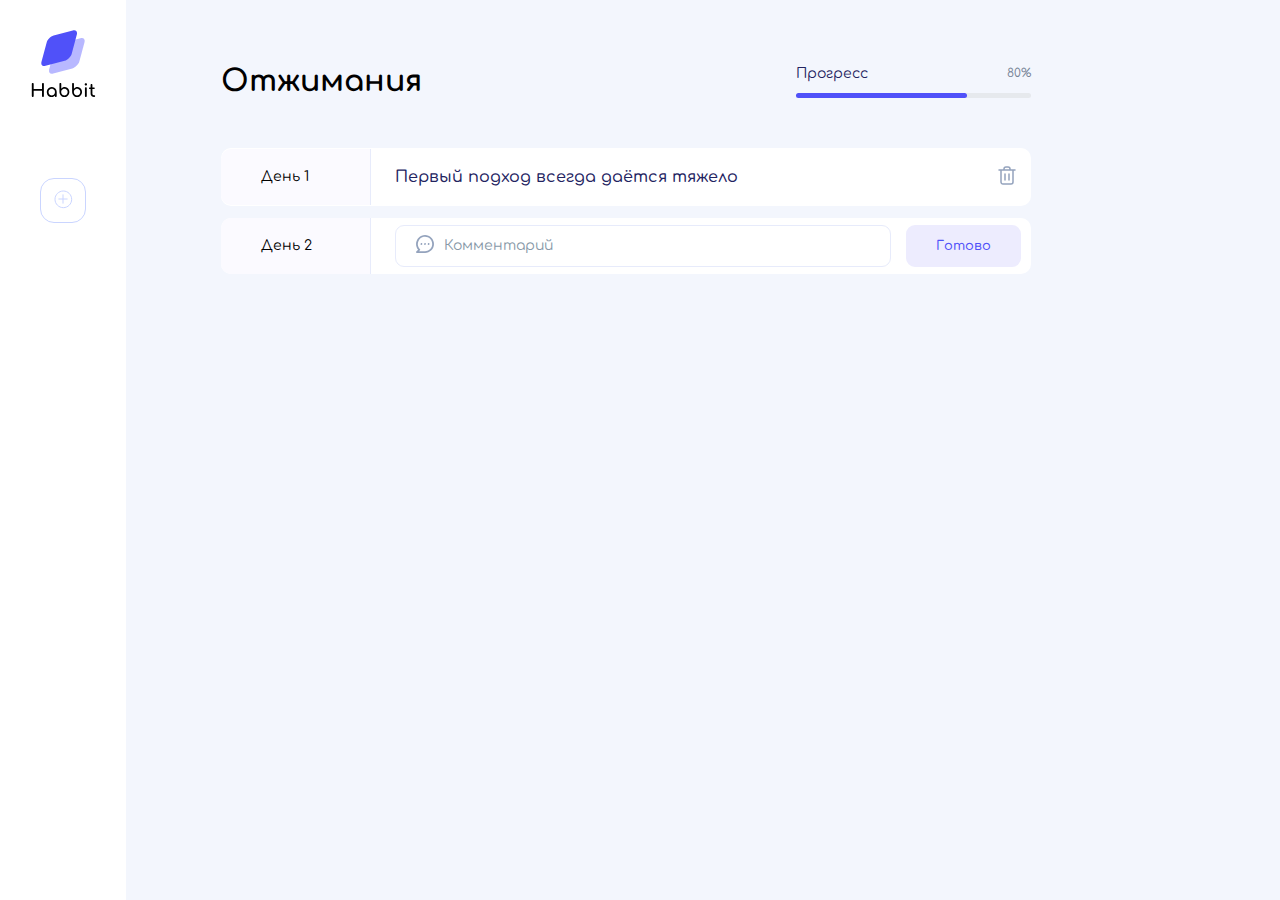
==== index.html @ e4e49c9d "18.6. Работа меню" ====
<!DOCTYPE html>
<html lang="en">
    <head>
        <meta charset="UTF-8" />
        <meta http-equiv="X-UA-Compatible" content="IE=edge" />
        <meta name="viewport" content="width=device-width, initial-scale=1.0" />
        <title>Habbit App</title>
        <link rel="preconnect" href="https://fonts.googleapis.com" />
        <link rel="preconnect" href="https://fonts.gstatic.com" crossorigin />
        <link
            href="https://fonts.googleapis.com/css2?family=Comfortaa:wght@400;600&display=swap"
            rel="stylesheet"
        />
        <link rel="stylesheet" href="./styles/main.css" />
    </head>
    <body>
        <div class="app">
            <div class="panel">
                <img
                    class="logo"
                    src="./images/logo.svg"
                    alt="Логотип Habbit App"
                />
                <nav class="menu">
                    <div class="menu__list"></div>
                    <button class="menu__add">
                        <img src="./images/add.svg" alt="Добавить привычку" />
                    </button>
                </nav>
            </div>
            <div class="content">
                <header>
                    <h1>Отжимания</h1>
                    <div class="progress">
                        <div class="progress__text">
                            <div class="progress__name">Прогресс</div>
                            <div class="progress__percent">80%</div>
                        </div>
                        <div class="progress__bar">
                            <div class="progress__cover-bar"></div>
                        </div>
                    </div>
                </header>
                <main>
                    <div>
                        <div class="habbit">
                            <div class="habbit__day">День 1</div>
                            <div class="habbit__comment">
                                Первый подход всегда даётся тяжело
                            </div>
                            <button class="habbit__delete">
                                <img
                                    src="./images/delete.svg"
                                    alt="Удалить день"
                                />
                            </button>
                        </div>
                    </div>
                    <div class="habbit">
                        <div class="habbit__day">День 2</div>
                        <form class="habbit__form">
                            <input
                                class="input_icon"
                                type="text"
                                placeholder="Комментарий"
                            />
                            <img
                                class="input__icon"
                                src="./images/comment.svg"
                                alt="Иконка комментария"
                            />
                            <button class="button">Готово</button>
                        </form>
                    </div>
                </main>
            </div>
        </div>
        <script src="./scripts/app.js"></script>
    </body>
</html>
---- styles/main.css ----
* {
    box-sizing: border-box;
}

body {
    font-family: "Comfortaa", cursive;
    margin: 0;
    background-color: #f3f6fd;
    font-weight: 400;
}

.app {
    display: flex;
    gap: 50px;
}

.logo {
    margin-bottom: 48px;
}

.panel {
    background: white;
    min-height: 100vh;
    padding: 30px;
}

.menu {
    display: flex;
    flex-direction: column;
    gap: 25px;
    align-items: center;
}

.menu__list {
    display: flex;
    flex-direction: column;
    gap: 25px;
    align-items: center;
}

.menu__item {
    border-radius: 14px;
    width: 46px;
    background: #fff;
    height: 45px;
    box-shadow: 0 8px 14px 0 rgba(62, 107, 224, 0.12);
    border: none;
    cursor: pointer;
}

.menu__item:hover {
    background: #6a6afb;
}

.menu__item:hover img {
    filter: brightness(0) invert(1);
}

.menu__item_active {
    background: #5051f9;
}

.menu__item_active img {
    filter: brightness(0) invert(1);
}

.menu__add {
    border: 1px solid #cad5ff;
    border-radius: 14px;
    width: 46px;
    height: 45px;
    background: none;
    cursor: pointer;
}

.menu__add:hover {
    background: #eff2ff;
}

.content {
    min-width: 900px;
    padding: 45px;
}

header {
    display: flex;
    justify-content: space-between;
    align-items: center;
}

h1 {
    font-size: 30px;
    color: #000;
}

.progress {
    display: flex;
    flex-direction: column;
    gap: 12px;
    min-width: 235px;
}

.progress__text {
    display: flex;
    justify-content: space-between;
}

.progress__name {
    font-size: 14px;
    color: #232360;
}

.progress__percent {
    font-size: 12px;
    color: #768396;
}

.progress__bar {
    width: 100%;
    background: #e6e9ed;
    border-radius: 4px;
    height: 5px;
    position: relative;
}

.progress__cover-bar {
    position: absolute;
    width: 171px;
    border-radius: 4px;
    height: 5px;
    background: #5051f9;
}

main {
    margin-top: 30px;
}

.habbit {
    border-radius: 10px;
    background: #fff;
    display: flex;
    align-items: center;
    margin-bottom: 12px;
}

.habbit__day {
    background: #fbfaff;
    border-radius: 10px 0 0 10px;
    border-right: 1px solid #e7ebfb;
    font-size: 14px;
    line-height: 16px;
    padding: 20px 40px;
    min-width: 150px;
}

.habbit__comment {
    font-weight: 500;
    font-size: 16px;
    line-height: 18px;
    color: #23235f;
    padding: 20px 24px;
}

.habbit__delete {
    margin-left: auto;
    margin-right: 10px;
    background: none;
    border: none;
    border-radius: 5px;
    padding: 2px;
    cursor: pointer;
}

.habbit__delete:hover {
    background: #eff2ff;
}

input {
    background: #ffffff;
    border: 1px solid #e7ebfb;
    border-radius: 9px;
    padding: 12px 48px;
    font-family: "Comfortaa", cursive;
    flex: 1;
    font-size: 14px;
    line-height: 16px;
}

input::placeholder {
    color: #8899a8;
}

.habbit__form {
    display: flex;
    gap: 15px;
    width: 100%;
    padding: 0 10px 0 24px;
    position: relative;
}

.button {
    font-family: "Comfortaa", cursive;
    background: #edecfe;
    border: none;
    border-radius: 9px;
    font-weight: 500;
    font-size: 13px;
    color: #5051f9;
    padding: 14px 30px;
    cursor: pointer;
}

.button:hover {
    background: #dcdaff;
}

.input__icon {
    position: absolute;
    top: 10px;
    left: 45px;
}
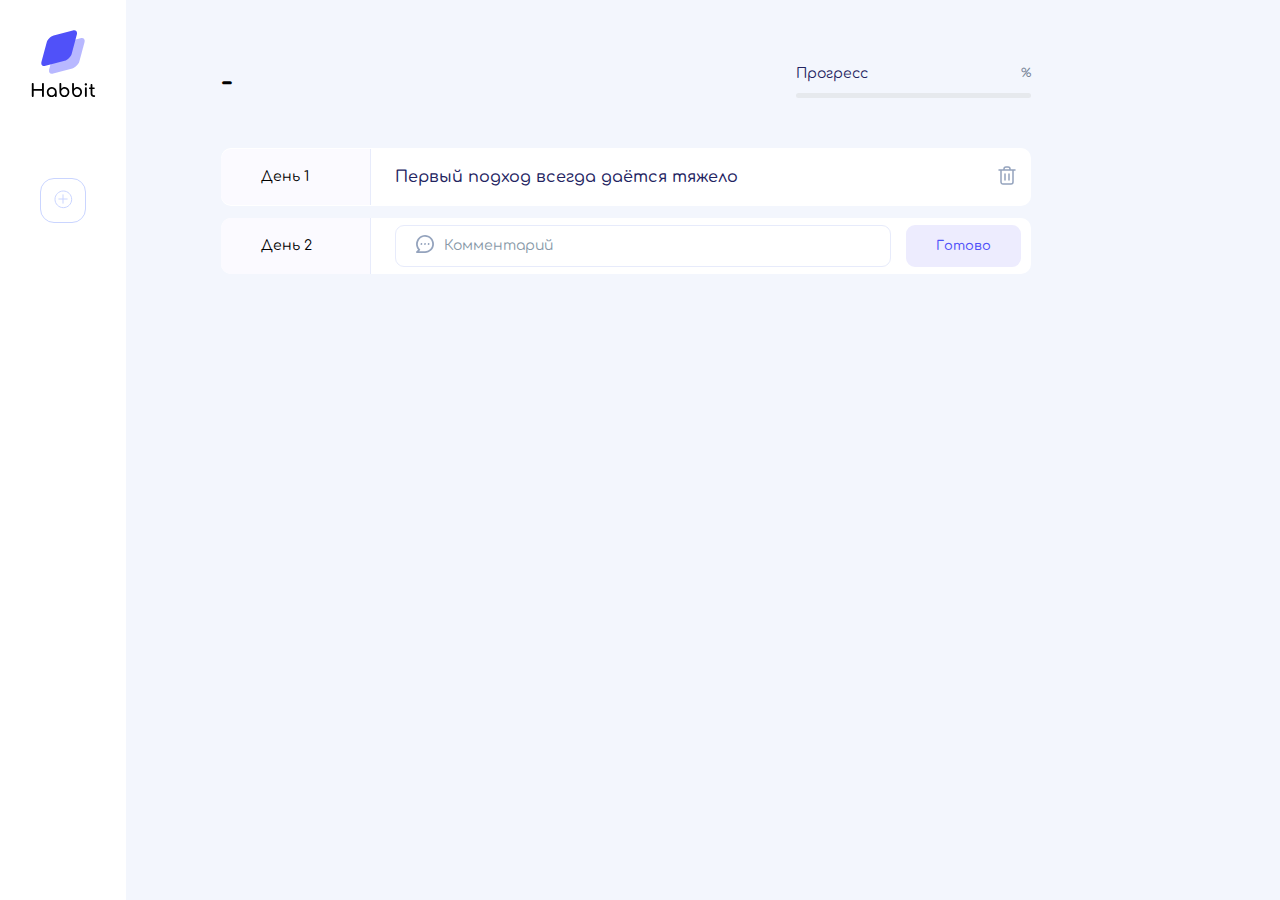
==== commit 6aa2656b: "18.7. Рендер шапки" ====
--- a/index.html
+++ b/index.html
@@ -30,11 +30,11 @@
             </div>
             <div class="content">
                 <header>
-                    <h1>Отжимания</h1>
+                    <h1 class="h1">-</h1>
                     <div class="progress">
                         <div class="progress__text">
                             <div class="progress__name">Прогресс</div>
-                            <div class="progress__percent">80%</div>
+                            <div class="progress__percent">%</div>
                         </div>
                         <div class="progress__bar">
                             <div class="progress__cover-bar"></div>
--- a/styles/main.css
+++ b/styles/main.css
@@ -125,7 +125,7 @@
 
 .progress__cover-bar {
     position: absolute;
-    width: 171px;
+    transition: all 0.5s;
     border-radius: 4px;
     height: 5px;
     background: #5051f9;
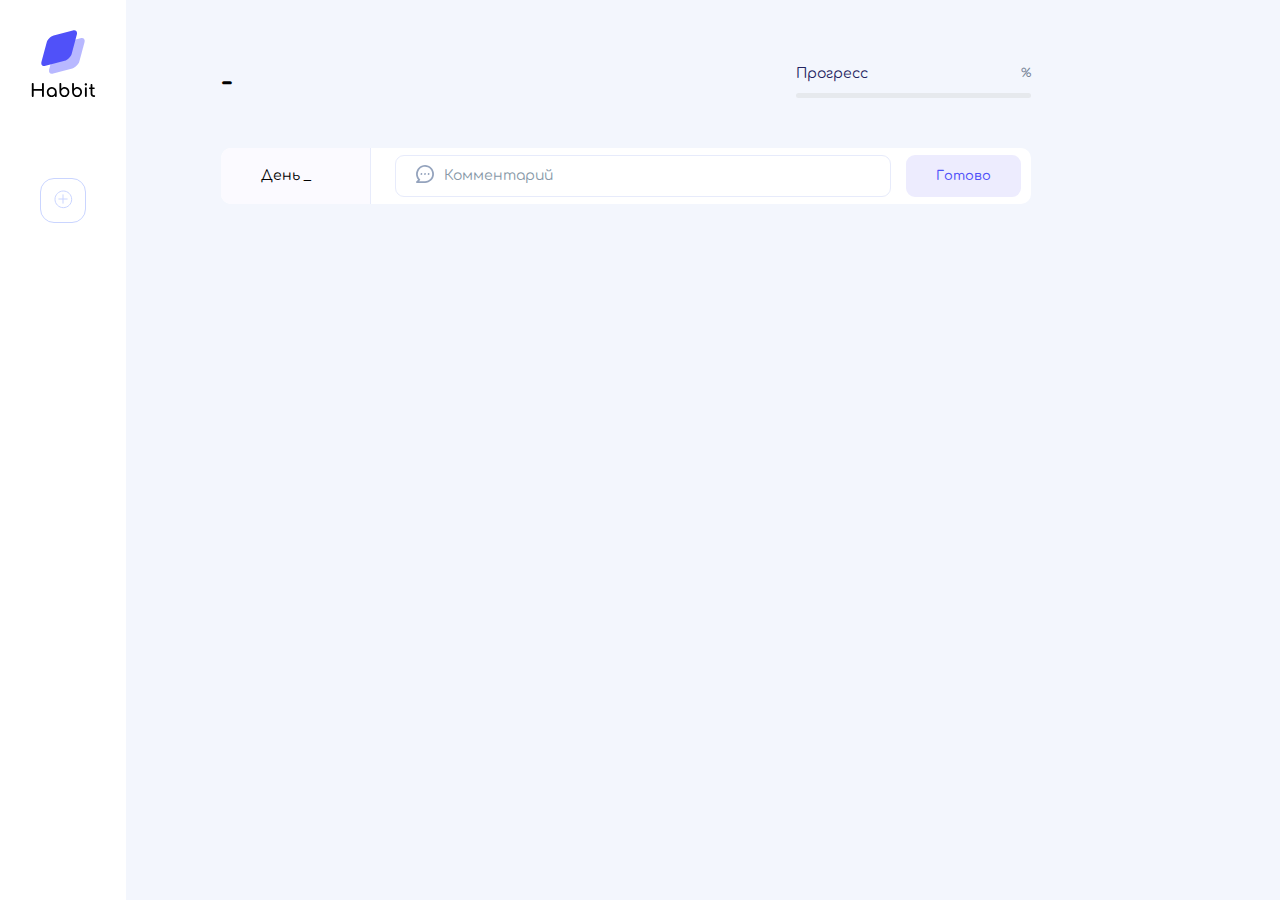
==== commit a3967aee: "18.8. рендер дней" ====
--- a/index.html
+++ b/index.html
@@ -42,22 +42,9 @@
                     </div>
                 </header>
                 <main>
-                    <div>
-                        <div class="habbit">
-                            <div class="habbit__day">День 1</div>
-                            <div class="habbit__comment">
-                                Первый подход всегда даётся тяжело
-                            </div>
-                            <button class="habbit__delete">
-                                <img
-                                    src="./images/delete.svg"
-                                    alt="Удалить день"
-                                />
-                            </button>
-                        </div>
-                    </div>
+                    <div class="days"></div>
                     <div class="habbit">
-                        <div class="habbit__day">День 2</div>
+                        <div class="habbit__day">День _</div>
                         <form class="habbit__form">
                             <input
                                 class="input_icon"
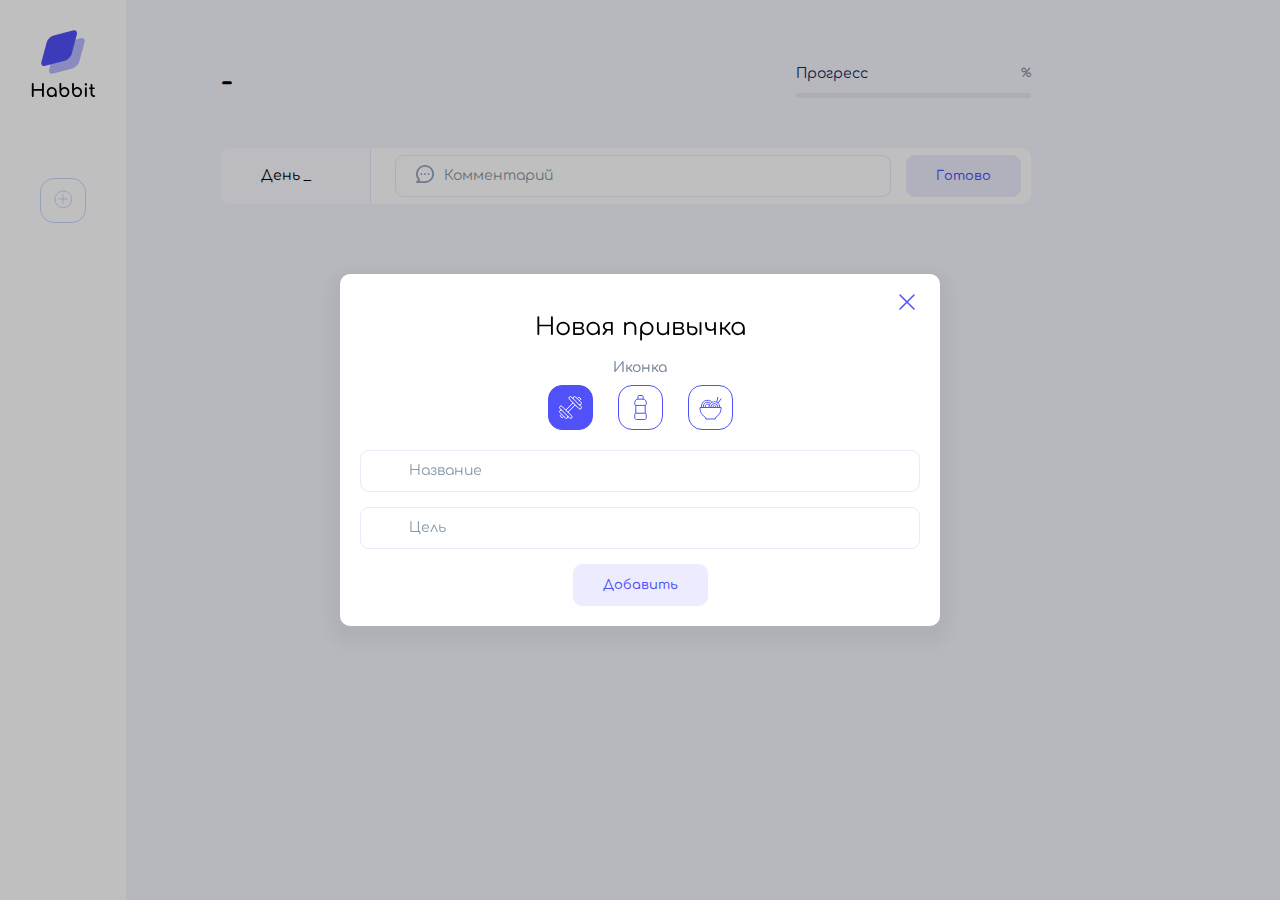
==== commit 36d06c27: "18.12. Вёрстка попап окна" ====
--- a/index.html
+++ b/index.html
@@ -45,8 +45,9 @@
                     <div class="days"></div>
                     <div class="habbit">
                         <div class="habbit__day">День _</div>
-                        <form class="habbit__form">
+                        <form class="habbit__form" onsubmit="addDays(event)">
                             <input
+                                name="comment"
                                 class="input_icon"
                                 type="text"
                                 placeholder="Комментарий"
@@ -56,10 +57,35 @@
                                 src="./images/comment.svg"
                                 alt="Иконка комментария"
                             />
-                            <button class="button">Готово</button>
+                            <button class="button" type="submit">Готово</button>
                         </form>
                     </div>
                 </main>
+            </div>
+            <div class="cover cover_hidden">
+                <div class="popup">
+                    <h2>Новая привычка</h2>
+                    <div class="icon-label">Иконка</div>
+                    <div class="icon-select">
+                        <button class="icon icon_active">
+                            <img src="./images/sport.svg" alt="Спорт" />
+                        </button>
+                        <button class="icon">
+                            <img src="./images/water.svg" alt="Напиткт" />
+                        </button>
+                        <button class="icon">
+                            <img src="./images/food.svg" alt="Еда" />
+                        </button>
+                    </div>
+                    <form class="popup__form">
+                        <input type="text" name="name" placeholder="Название" />
+                        <input type="number" name="target" placeholder="Цель" />
+                        <button class="button" type="submit">Добавить</button>
+                    </form>
+                    <button class="popup__close">
+                        <img src="./images/close.svg" alt="Закрыть попап" />
+                    </button>
+                </div>
             </div>
         </div>
         <script src="./scripts/app.js"></script>
--- a/styles/main.css
+++ b/styles/main.css
@@ -190,6 +190,10 @@
     color: #8899a8;
 }
 
+input.error {
+    border: 1px solid red;
+}
+
 .habbit__form {
     display: flex;
     gap: 15px;
@@ -219,3 +223,100 @@
     top: 10px;
     left: 45px;
 }
+
+.cover {
+    position: fixed;
+    left: 0;
+    right: 0;
+    bottom: 0;
+    top: 0;
+    background: rgba(0, 0, 0, 0.25);
+    display: flex;
+    align-items: center;
+    justify-content: center;
+}
+
+.cover_hidden {
+    /* display: none; */
+}
+
+.popup {
+    background: #fff;
+    box-shadow: 0 8px 14px 12px rgba(56, 56, 56, 0.05);
+    border-radius: 10px;
+    max-width: 600px;
+    width: 100%;
+    padding: 20px;
+    position: relative;
+    display: flex;
+    flex-direction: column;
+    align-items: center;
+}
+
+.popup__close {
+    position: absolute;
+    right: 15px;
+    top: 15px;
+    border: none;
+    background: none;
+    cursor: pointer;
+}
+
+h2 {
+    font-weight: 400;
+    font-size: 24px;
+    line-height: 27px;
+}
+
+.icon-label {
+    font-weight: 500;
+    font-size: 14px;
+    color: #768396;
+    margin-bottom: 10px;
+}
+
+.icon-select {
+    display: flex;
+    gap: 25px;
+    margin-bottom: 20px;
+}
+
+.icon {
+    border: 1px solid #5051f9;
+    border-radius: 14px;
+    background: white;
+    display: flex;
+    align-items: center;
+    justify-content: center;
+    width: 45px;
+    height: 45px;
+    cursor: pointer;
+}
+
+.icon_active {
+    background: #5051f9;
+}
+
+.icon:hover {
+    background: #6a6afb;
+}
+
+.icon:hover img {
+    filter: brightness(0) invert(1);
+}
+
+.icon_active img {
+    filter: brightness(0) invert(1);
+}
+
+.popup__form {
+    width: 100%;
+    display: flex;
+    flex-direction: column;
+    align-items: center;
+    gap: 15px;
+}
+
+.popup__form input {
+    width: 100%;
+}
